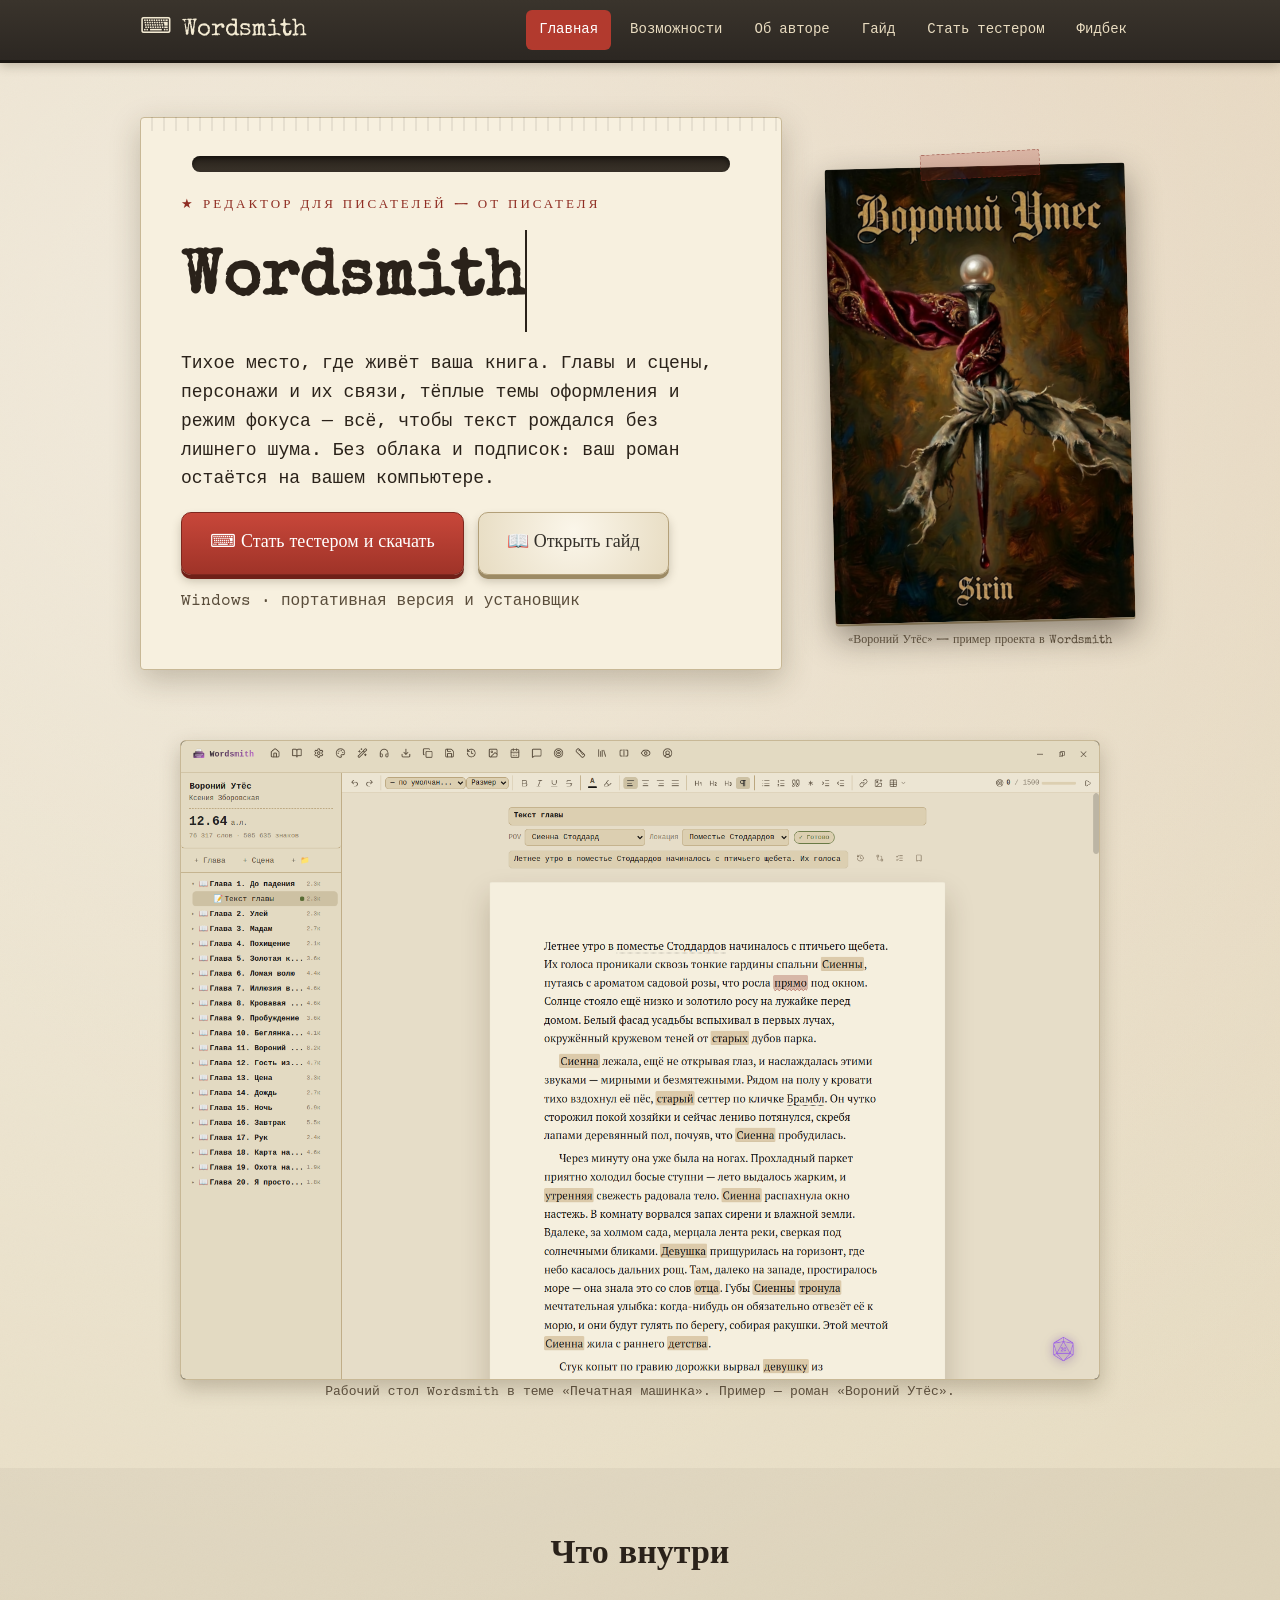
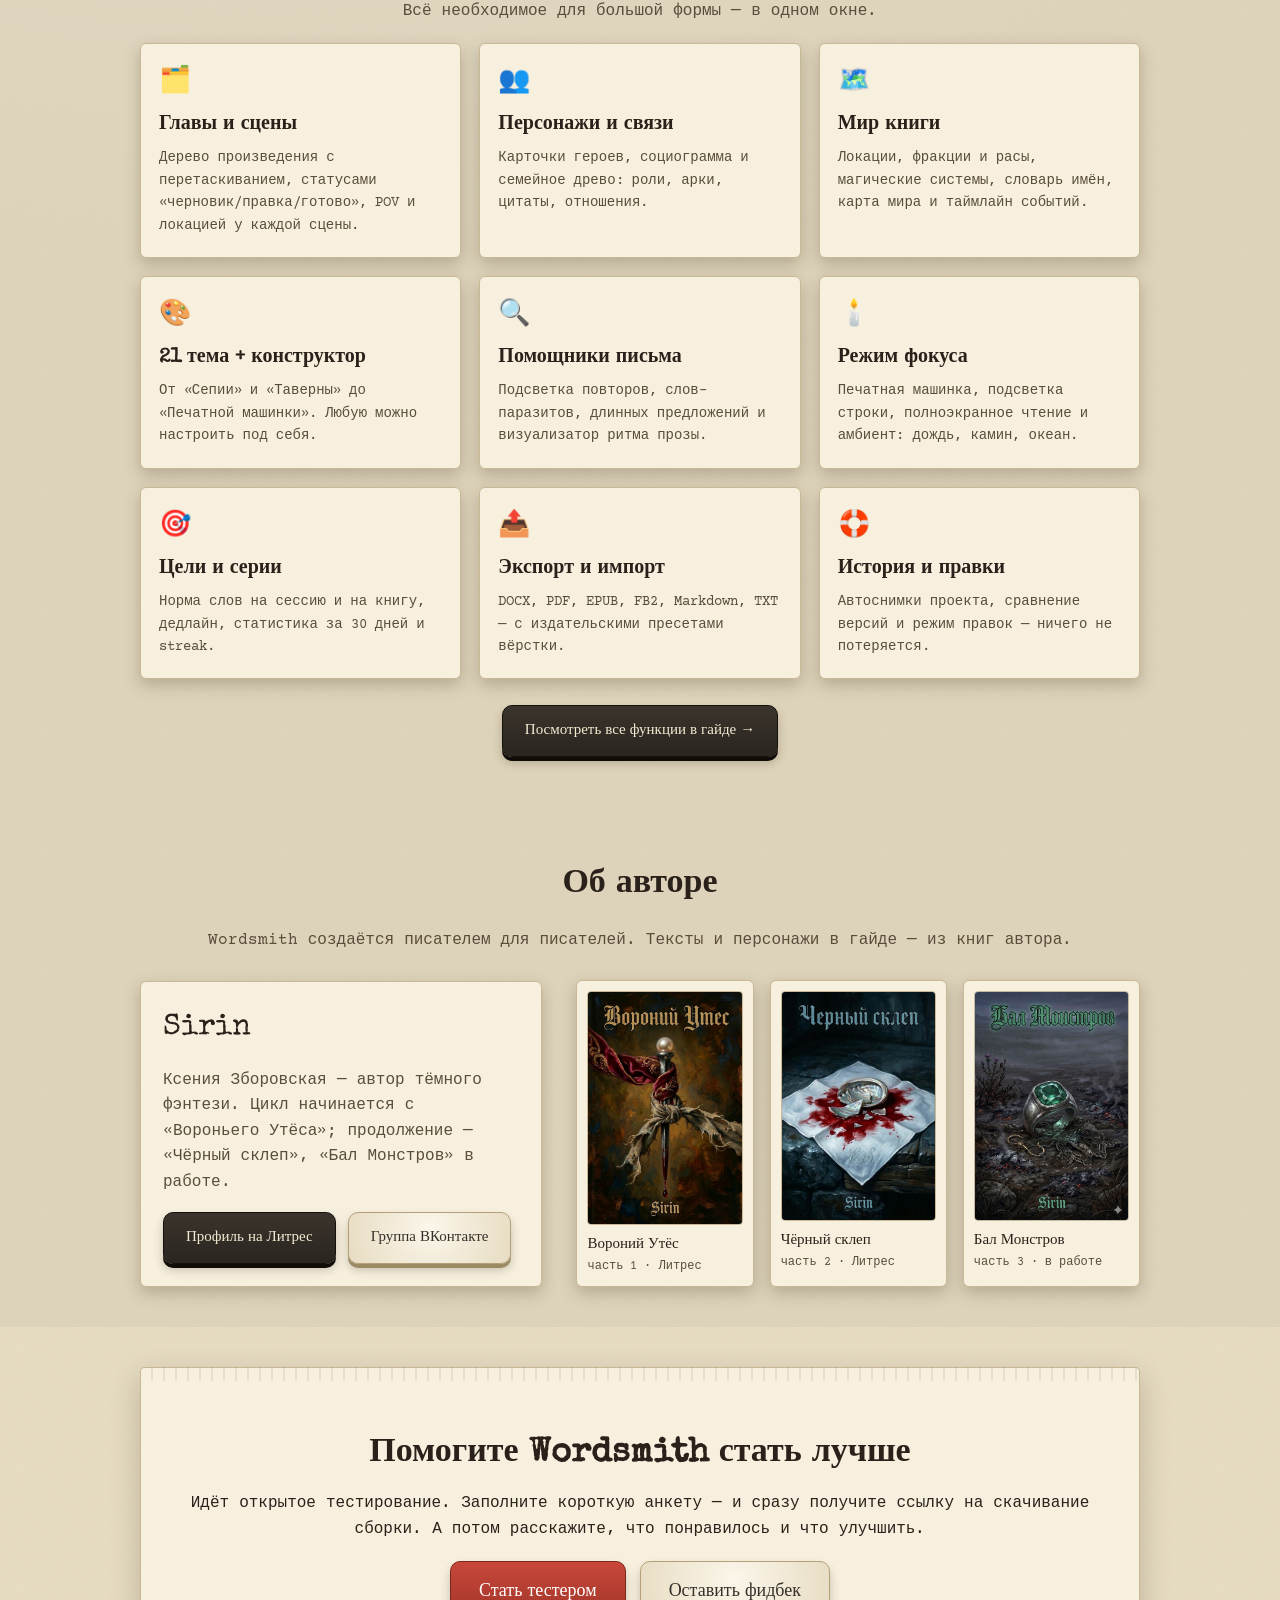
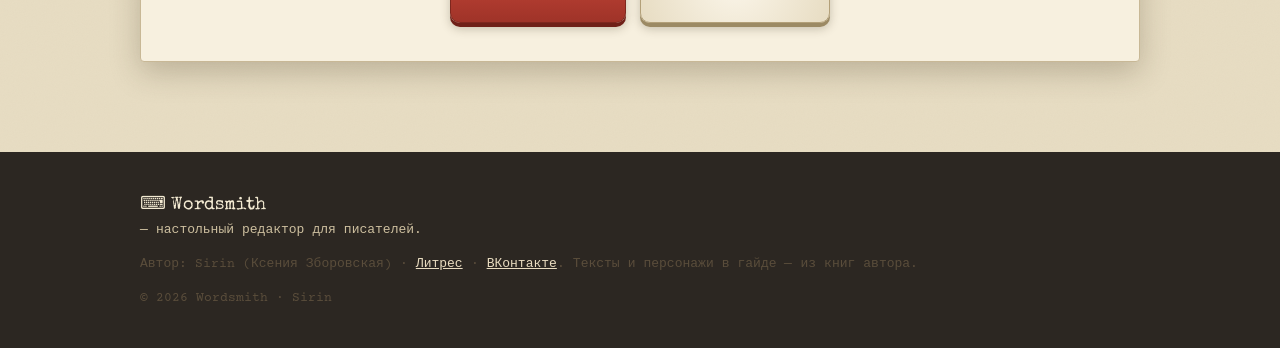
==== index.html @ 89175879 "Initial upload" ====
<!doctype html>
<html lang="ru">
<head>
<meta charset="utf-8">
<meta name="viewport" content="width=device-width,initial-scale=1">
<title>Wordsmith — тихое место, где живёт ваша книга</title>
<meta name="description" content="Wordsmith — настольный редактор для писателей: главы и сцены, персонажи и связи, темы оформления, режим фокуса и экспорт в DOCX/PDF/EPUB/FB2.">
<link rel="preconnect" href="https://fonts.googleapis.com">
<link rel="stylesheet" href="assets/style.css">
<link rel="icon" href="data:image/svg+xml,%3Csvg xmlns='http://www.w3.org/2000/svg' viewBox='0 0 100 100'%3E%3Ctext y='.9em' font-size='90'%3E⌨️%3C/text%3E%3C/svg%3E">
</head>
<body data-page="home">

<header class="topbar"><div class="wrap">
  <a class="brand" href="index.html"><span class="tw">⌨︎</span> Wordsmith</a>
  <nav class="nav">
    <a href="index.html" data-page="home">Главная</a>
    <a href="index.html#features" data-page="features">Возможности</a>
    <a href="index.html#author" data-page="author">Об авторе</a>
    <a href="guide.html" data-page="guide">Гайд</a>
    <a href="tester.html" data-page="tester">Стать тестером</a>
    <a href="feedback.html" data-page="feedback">Фидбек</a>
  </nav>
</div></header>

<section class="hero"><div class="wrap">
  <div class="hero-grid">
    <div class="sheet">
      <div class="platen" style="margin-bottom:24px"></div>
      <p class="tag">★ Редактор для писателей — от писателя</p>
      <h1><span class="typed" data-text="Wordsmith">Wordsmith</span></h1>
      <p class="lead">Тихое место, где живёт ваша книга. Главы и сцены, персонажи и их связи,
        тёплые темы оформления и режим фокуса — всё, чтобы текст рождался без лишнего шума.
        Без облака и подписок: ваш роман остаётся на вашем компьютере.</p>
      <div class="btn-row">
        <a class="btn red big" href="tester.html">⌨︎ Стать тестером и скачать</a>
        <a class="btn big" href="guide.html">📖 Открыть гайд</a>
      </div>
      <p class="muted" style="margin-top:14px">Windows · портативная версия и установщик</p>
    </div>
    <div class="cover-frame">
      <span class="cover-tape"></span>
      <img src="assets/cover.png" alt="Обложка романа «Вороний Утёс»">
    </div>
  </div>
</div></section>

<section class="section"><div class="wrap center">
  <div class="shot" style="max-width:920px;margin:0 auto">
    <img src="assets/guide/editor.png" alt="Главный экран Wordsmith с открытой книгой">
  </div>
  <p class="cap">Рабочий стол Wordsmith в теме «Печатная машинка». Пример — роман «Вороний Утёс».</p>
</div></section>

<section class="section alt" id="features"><div class="wrap">
  <h2 class="center">Что внутри</h2>
  <p class="center muted">Всё необходимое для большой формы — в одном окне.</p>
  <div class="grid">
    <div class="card"><div class="ic">🗂️</div><h3>Главы и сцены</h3><p>Дерево произведения с перетаскиванием, статусами «черновик/правка/готово», POV и локацией у каждой сцены.</p></div>
    <div class="card"><div class="ic">👥</div><h3>Персонажи и связи</h3><p>Карточки героев, социограмма и семейное древо: роли, арки, цитаты, отношения.</p></div>
    <div class="card"><div class="ic">🗺️</div><h3>Мир книги</h3><p>Локации, фракции и расы, магические системы, словарь имён, карта мира и таймлайн событий.</p></div>
    <div class="card"><div class="ic">🎨</div><h3>21 тема + конструктор</h3><p>От «Сепии» и «Таверны» до «Печатной машинки». Любую можно настроить под себя.</p></div>
    <div class="card"><div class="ic">🔍</div><h3>Помощники письма</h3><p>Подсветка повторов, слов-паразитов, длинных предложений и визуализатор ритма прозы.</p></div>
    <div class="card"><div class="ic">🕯️</div><h3>Режим фокуса</h3><p>Печатная машинка, подсветка строки, полноэкранное чтение и амбиент: дождь, камин, океан.</p></div>
    <div class="card"><div class="ic">🎯</div><h3>Цели и серии</h3><p>Норма слов на сессию и на книгу, дедлайн, статистика за 30 дней и streak.</p></div>
    <div class="card"><div class="ic">📤</div><h3>Экспорт и импорт</h3><p>DOCX, PDF, EPUB, FB2, Markdown, TXT — с издательскими пресетами вёрстки.</p></div>
    <div class="card"><div class="ic">🛟</div><h3>История и правки</h3><p>Автоснимки проекта, сравнение версий и режим правок — ничего не потеряется.</p></div>
  </div>
  <div class="center" style="margin-top:26px">
    <a class="btn dark" href="guide.html">Посмотреть все функции в гайде →</a>
  </div>
</div></div></section>

<section class="section alt" id="author"><div class="wrap">
  <h2 class="center">Об авторе</h2>
  <p class="center muted">Wordsmith создаётся писателем для писателей. Тексты и персонажи в гайде — из книг автора.</p>
  <div class="author-card">
    <div class="author-bio">
      <p class="author-name">Sirin</p>
      <p class="muted">Ксения Зборовская — автор тёмного фэнтези. Цикл начинается с «Вороньего Утёса»; продолжение — «Чёрный склеп», «Бал Монстров» в работе.</p>
      <div class="author-links">
        <a class="btn dark" href="https://www.litres.ru/author/33768736/" target="_blank" rel="noopener">Профиль на Литрес</a>
        <a class="btn" href="https://vk.com/sirin_voice" target="_blank" rel="noopener">Группа ВКонтакте</a>
      </div>
    </div>
    <div class="books">
      <a class="book" href="https://www.litres.ru/book/sirin/voroniy-utes-73560408/" target="_blank" rel="noopener">
        <img src="assets/book-voroniy.png" alt="Обложка книги «Вороний Утёс»">
        <span class="book-title">Вороний Утёс</span><span class="book-meta">часть 1 · Литрес</span>
      </a>
      <a class="book" href="https://www.litres.ru/book/sirin/chernyy-sklep-73853174/" target="_blank" rel="noopener">
        <img src="assets/book-sklep.png" alt="Обложка книги «Чёрный склеп»">
        <span class="book-title">Чёрный склеп</span><span class="book-meta">часть 2 · Литрес</span>
      </a>
      <div class="book book-soon">
        <img src="assets/book-bal.png" alt="Обложка книги «Бал Монстров»">
        <span class="book-title">Бал Монстров</span><span class="book-meta">часть 3 · в работе</span>
      </div>
    </div>
  </div>
</div></section>

<section class="section"><div class="wrap">
  <div class="sheet center">
    <h2>Помогите Wordsmith стать лучше</h2>
    <p class="lead" style="margin:0 auto">Идёт открытое тестирование. Заполните короткую анкету —
      и сразу получите ссылку на скачивание сборки. А потом расскажите, что понравилось и что улучшить.</p>
    <div class="btn-row" style="justify-content:center">
      <a class="btn red big" href="tester.html">Стать тестером</a>
      <a class="btn big" href="feedback.html">Оставить фидбек</a>
    </div>
  </div>
</div></section>

<footer><div class="wrap">
  <p><span class="brand" style="font-size:18px">⌨︎ Wordsmith</span> — настольный редактор для писателей.</p>
  <p class="muted">Автор: Sirin (Ксения Зборовская) ·
    <a href="https://www.litres.ru/author/33768736/" target="_blank" rel="noopener">Литрес</a> ·
    <a href="https://vk.com/sirin_voice" target="_blank" rel="noopener">ВКонтакте</a>.
    Тексты и персонажи в гайде — из книг автора.</p>
  <p class="muted">© 2026 Wordsmith · Sirin</p>
</div></footer>

<script src="assets/app.js"></script>
</body>
</html>
---- assets/style.css ----
@import url('https://fonts.googleapis.com/css2?family=Special+Elite&family=Courier+Prime:ital,wght@0,400;0,700;1,400&display=swap');

:root{
  --paper:#efe6d2;
  --paper-2:#f7f0df;
  --ink:#2a221a;
  --ink-soft:#5a4d3b;
  --ribbon:#b23a2e;
  --ribbon-d:#8f2d23;
  --line:#c8b896;
  --shadow:rgba(60,46,25,.25);
  --key:#34302a;
}
*{box-sizing:border-box}
html{scroll-behavior:smooth}
body{
  margin:0;
  font-family:'Courier Prime','Courier New',monospace;
  color:var(--ink);
  background:#e7dcc2;
  background-image:
    radial-gradient(circle at 20% 10%,rgba(255,255,255,.45),transparent 45%),
    radial-gradient(circle at 80% 0%,rgba(178,58,46,.06),transparent 40%),
    url("data:image/svg+xml,%3Csvg xmlns='http://www.w3.org/2000/svg' width='120' height='120'%3E%3Cfilter id='n'%3E%3CfeTurbulence type='fractalNoise' baseFrequency='0.9' numOctaves='2'/%3E%3CfeColorMatrix type='saturate' values='0'/%3E%3C/filter%3E%3Crect width='120' height='120' filter='url(%23n)' opacity='0.04'/%3E%3C/svg%3E");
  line-height:1.6;
}
.wrap{max-width:1040px;margin:0 auto;padding:0 20px}

h1,h2,h3,.brand{font-family:'Special Elite',cursive}
h1{font-size:clamp(34px,6vw,64px);letter-spacing:1px;margin:.2em 0}
h2{font-size:clamp(24px,3.4vw,34px);margin:.6em 0 .3em}
h3{font-size:20px;margin:.4em 0}
a{color:var(--ribbon-d)}
.muted{color:var(--ink-soft)}
.center{text-align:center}

.topbar{
  position:sticky;top:0;z-index:50;
  background:linear-gradient(#3a342c,#2c2722);
  border-bottom:3px solid #1c1813;
  box-shadow:0 3px 10px var(--shadow);
}
.topbar .wrap{display:flex;align-items:center;gap:14px;height:60px}
.brand{
  color:#f3ead2;font-size:24px;text-decoration:none;display:flex;align-items:center;gap:10px;
}
.brand .tw{font-size:22px}
.nav{margin-left:auto;display:flex;gap:6px;flex-wrap:wrap}
.nav a{
  color:#e9dcc0;text-decoration:none;font-size:14px;padding:8px 12px;border-radius:6px;
  border:1px solid transparent;
}
.nav a:hover{border-color:#5e5547;color:#fff}
.nav a.active{background:var(--ribbon);color:#fff}

.sheet{
  position:relative;background:var(--paper-2);
  border:1px solid var(--line);
  border-radius:4px;
  box-shadow:0 10px 30px var(--shadow);
  padding:38px 40px;
}
.sheet:before{
  content:"";position:absolute;left:0;right:0;top:-1px;height:14px;
  background:repeating-linear-gradient(90deg,transparent 0 10px,rgba(0,0,0,.07) 10px 12px);
  border-radius:4px 4px 0 0;
}
.platen{
  height:16px;background:linear-gradient(#262019,#3a332a);
  border-radius:10px;margin:0 auto;width:96%;
  box-shadow:inset 0 2px 4px rgba(0,0,0,.5);
}

.hero{padding:54px 0 30px}
.hero .tag{font-family:'Special Elite';color:var(--ribbon-d);letter-spacing:3px;text-transform:uppercase;font-size:13px}
.hero .lead{font-size:18px;max-width:60ch}
.typed{border-right:2px solid var(--ink);white-space:nowrap;overflow:hidden;display:inline-block;vertical-align:bottom}
.cursor-blink{animation:blink 1s steps(1) infinite}
@keyframes blink{50%{opacity:0}}

.hero-grid{display:grid;grid-template-columns:1fr 320px;gap:38px;align-items:center}
.hero-grid .sheet{margin:0}
.cover-frame{position:relative;justify-self:center}
.cover-frame img{
  display:block;width:300px;max-width:100%;border-radius:3px;
  box-shadow:0 14px 34px rgba(28,20,10,.45),0 2px 0 #b3a079;
  transform:rotate(-1.4deg);transition:transform .2s;
}
.cover-frame img:hover{transform:rotate(0deg) scale(1.02)}
.cover-frame:after{
  content:"«Вороний Утёс» — пример проекта в Wordsmith";
  position:absolute;left:50%;bottom:-30px;transform:translateX(-50%);
  white-space:nowrap;font-family:'Special Elite';font-size:12px;color:var(--ink-soft);
}
.cover-tape{
  position:absolute;top:-14px;left:50%;transform:translateX(-50%) rotate(-3deg);
  width:120px;height:26px;background:rgba(178,58,46,.22);
  border:1px dashed rgba(126,39,30,.5);border-radius:2px;z-index:2;
}

.btn{
  font-family:'Special Elite';font-size:15px;
  display:inline-flex;align-items:center;gap:9px;
  background:radial-gradient(circle at 50% 30%,#fbf6ea,#e7dcc2);
  color:var(--key);text-decoration:none;
  padding:13px 22px;border-radius:10px;
  border:1px solid #b3a079;
  box-shadow:0 4px 0 #9c8a64,0 6px 10px var(--shadow);
  cursor:pointer;transition:transform .05s,box-shadow .05s;
}
.btn:active{transform:translateY(3px);box-shadow:0 1px 0 #9c8a64}
.btn.red{background:linear-gradient(#c8473a,#9f3328);color:#fff;border-color:#7e271e;box-shadow:0 4px 0 #6f2018,0 6px 10px var(--shadow)}
.btn.dark{background:linear-gradient(#3a342c,#2a251f);color:#f3ead2;border-color:#15110c;box-shadow:0 4px 0 #100d09,0 6px 10px var(--shadow)}
.btn.big{font-size:18px;padding:16px 28px}
.btn-row{display:flex;gap:14px;flex-wrap:wrap;margin-top:18px}

.grid{display:grid;grid-template-columns:repeat(auto-fill,minmax(240px,1fr));gap:18px;margin-top:18px}
.card{
  background:var(--paper-2);border:1px solid var(--line);border-radius:6px;padding:18px 18px 20px;
  box-shadow:0 6px 16px var(--shadow);
}
.card .ic{font-size:26px}
.card h3{margin:.3em 0}
.card p{margin:.2em 0 0;font-size:14px;color:var(--ink-soft)}

.section{padding:40px 0}
.section.alt{background:rgba(58,52,44,.05)}
.divider{height:2px;border:0;border-top:2px dashed var(--line);margin:34px 0}

.form{display:grid;gap:16px;max-width:680px}
.field{display:grid;gap:6px}
.field label{font-family:'Special Elite';font-size:14px}
.field .hint{font-size:12px;color:var(--ink-soft)}
input,select,textarea{
  font-family:'Courier Prime',monospace;font-size:15px;color:var(--ink);
  background:#fffdf6;border:1px solid #bfae87;border-radius:4px;padding:11px 12px;width:100%;
}
input:focus,select,textarea:focus{outline:2px solid var(--ribbon);border-color:var(--ribbon)}
textarea{min-height:110px;resize:vertical}
.radios,.checks{display:flex;gap:18px;flex-wrap:wrap}
.radios label,.checks label{font-family:'Courier Prime';display:flex;align-items:center;gap:7px;font-size:14px}
.req{color:var(--ribbon)}
.note{background:#fff7df;border-left:4px solid var(--ribbon);padding:12px 14px;border-radius:4px;font-size:14px}

.stars{display:flex;flex-direction:row-reverse;gap:6px;justify-content:flex-start;font-size:30px}
.stars input{display:none}
.stars label{cursor:pointer;color:#cdbf9f;line-height:1}
.stars input:checked ~ label,.stars label:hover,.stars label:hover ~ label{color:var(--ribbon)}

.hidden{display:none}
.download-card{margin-top:26px;animation:rollin .5s ease}
@keyframes rollin{from{opacity:0;transform:translateY(-16px)}to{opacity:1}}
.stamp{display:inline-block;transform:rotate(-8deg);border:3px double var(--ribbon);color:var(--ribbon);
  font-family:'Special Elite';padding:6px 14px;border-radius:6px;letter-spacing:2px;text-transform:uppercase;font-size:14px}

.guide-toc{position:sticky;top:74px}
.guide-toc a{display:block;padding:5px 8px;border-radius:4px;text-decoration:none;color:var(--ink-soft);font-size:13px}
.guide-toc a:hover{background:rgba(58,52,44,.08);color:var(--ink)}
.guide-layout{display:grid;grid-template-columns:220px 1fr;gap:30px;align-items:start}
.shot{margin:14px 0 6px;border:1px solid var(--line);border-radius:6px;overflow:hidden;box-shadow:0 8px 20px var(--shadow);background:#000}
.shot img{display:block;width:100%}
.cap{font-size:13px;color:var(--ink-soft);margin:2px 0 26px}
.step{counter-increment:step;}
.feature{padding:14px 0 6px;border-top:2px dashed var(--line)}
.feature:first-of-type{border-top:0}
.quote-book{background:#fbf4e1;border-left:4px solid var(--line);font-style:italic;padding:10px 14px;margin:10px 0;color:#4a3f2e}
.chip{display:inline-block;background:#e3d8bd;border:1px solid var(--line);border-radius:20px;padding:2px 10px;font-size:12px;margin:2px 4px 2px 0}

.author-card{display:grid;grid-template-columns:1fr 1.4fr;gap:34px;align-items:center;margin-top:26px}
.author-bio{background:var(--paper-2);border:1px solid var(--line);border-radius:6px;padding:22px;box-shadow:0 6px 16px var(--shadow)}
.author-name{font-family:'Special Elite';font-size:30px;margin:0 0 6px}
.author-links{display:flex;gap:12px;flex-wrap:wrap;margin-top:16px}
.books{display:grid;grid-template-columns:repeat(3,1fr);gap:16px}
.book{display:flex;flex-direction:column;text-decoration:none;color:var(--ink);background:var(--paper-2);border:1px solid var(--line);border-radius:6px;padding:10px;box-shadow:0 6px 16px var(--shadow);transition:transform .15s ease,box-shadow .15s ease}
.book:hover{transform:translateY(-4px);box-shadow:0 12px 24px var(--shadow)}
.book img{display:block;width:100%;border-radius:4px;border:1px solid var(--line)}
.book-title{font-family:'Special Elite';font-size:15px;margin-top:8px}
.book-meta{font-size:12px;color:var(--ink-soft)}
.book-soon{cursor:default}
.book-soon img{filter:grayscale(.25)}

footer{background:#2c2722;color:#cdbf9f;margin-top:50px;padding:26px 0;font-size:13px}
footer a{color:#e9dcc0}

@media(max-width:760px){
  .guide-layout{grid-template-columns:1fr}
  .guide-toc{position:static}
  .sheet{padding:24px 20px}
  .hero-grid{grid-template-columns:1fr;gap:48px}
  .cover-frame{order:-1}
  .author-card{grid-template-columns:1fr}
}
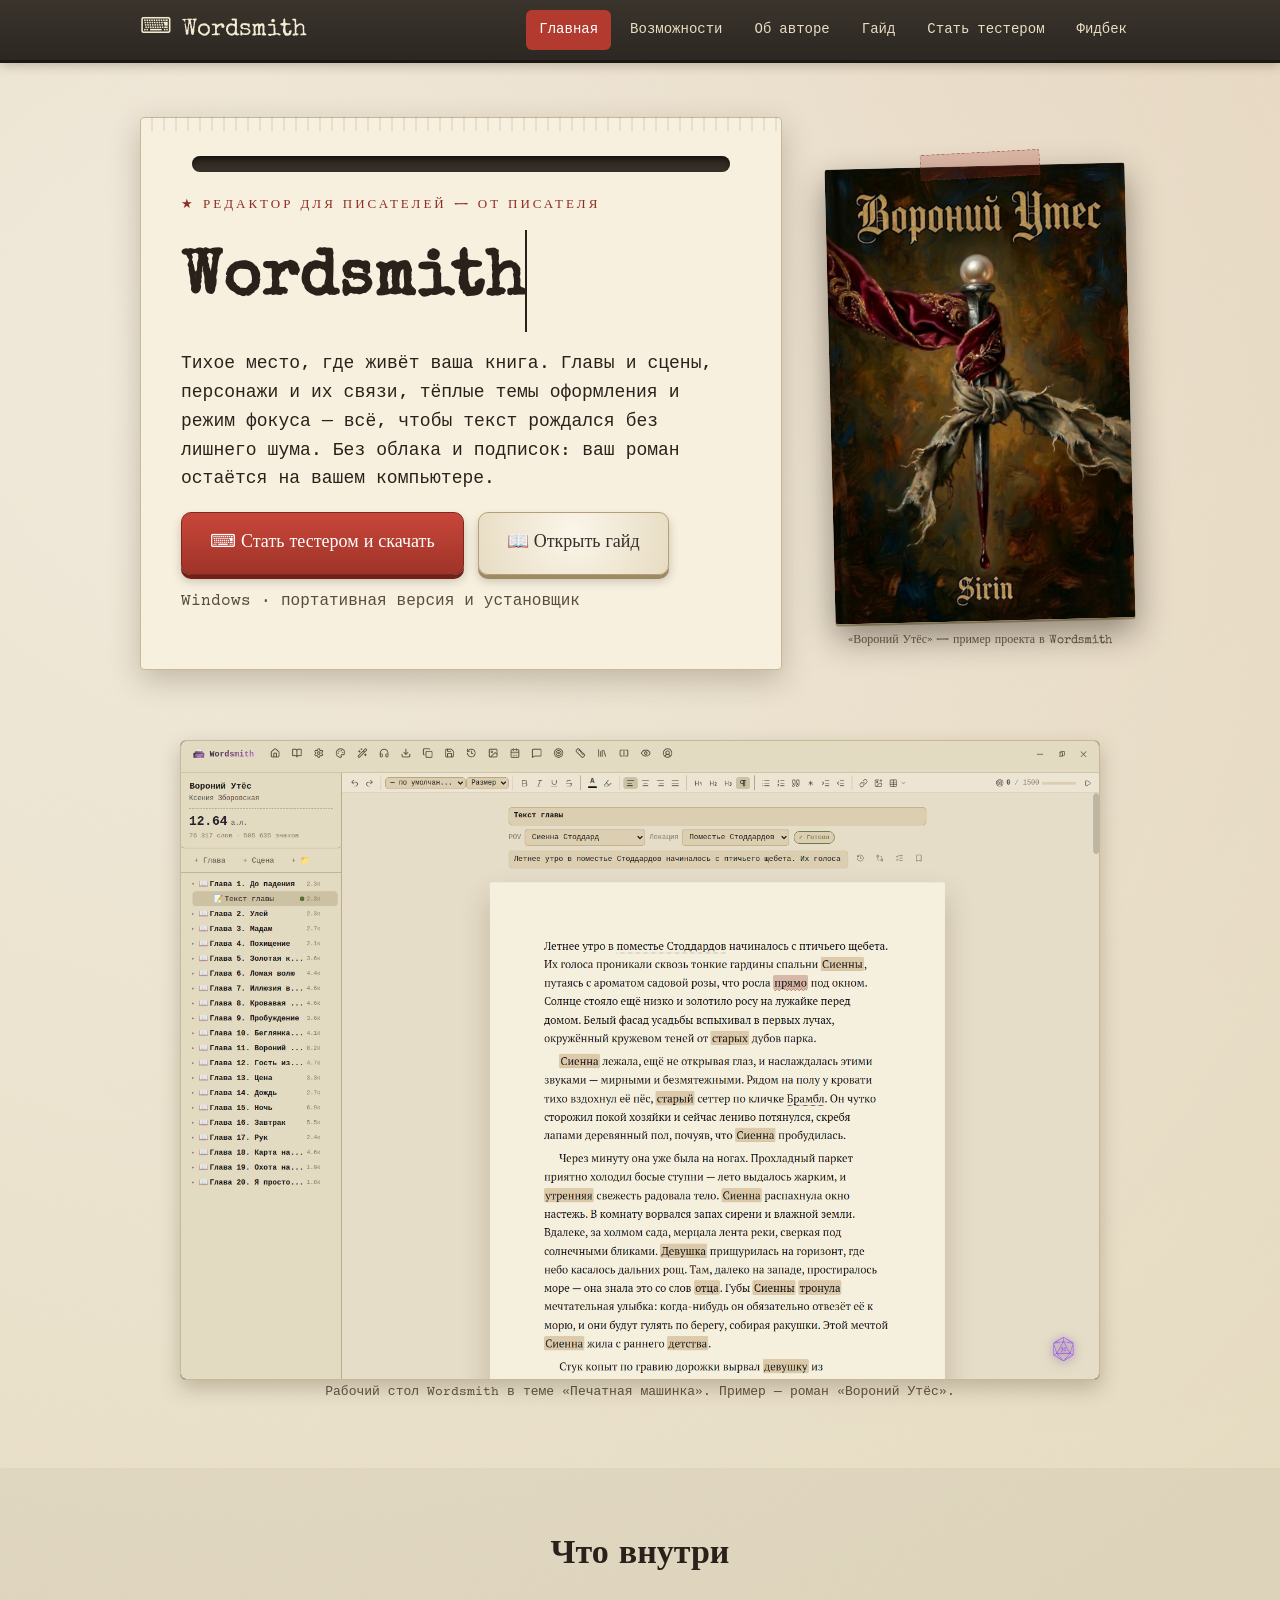
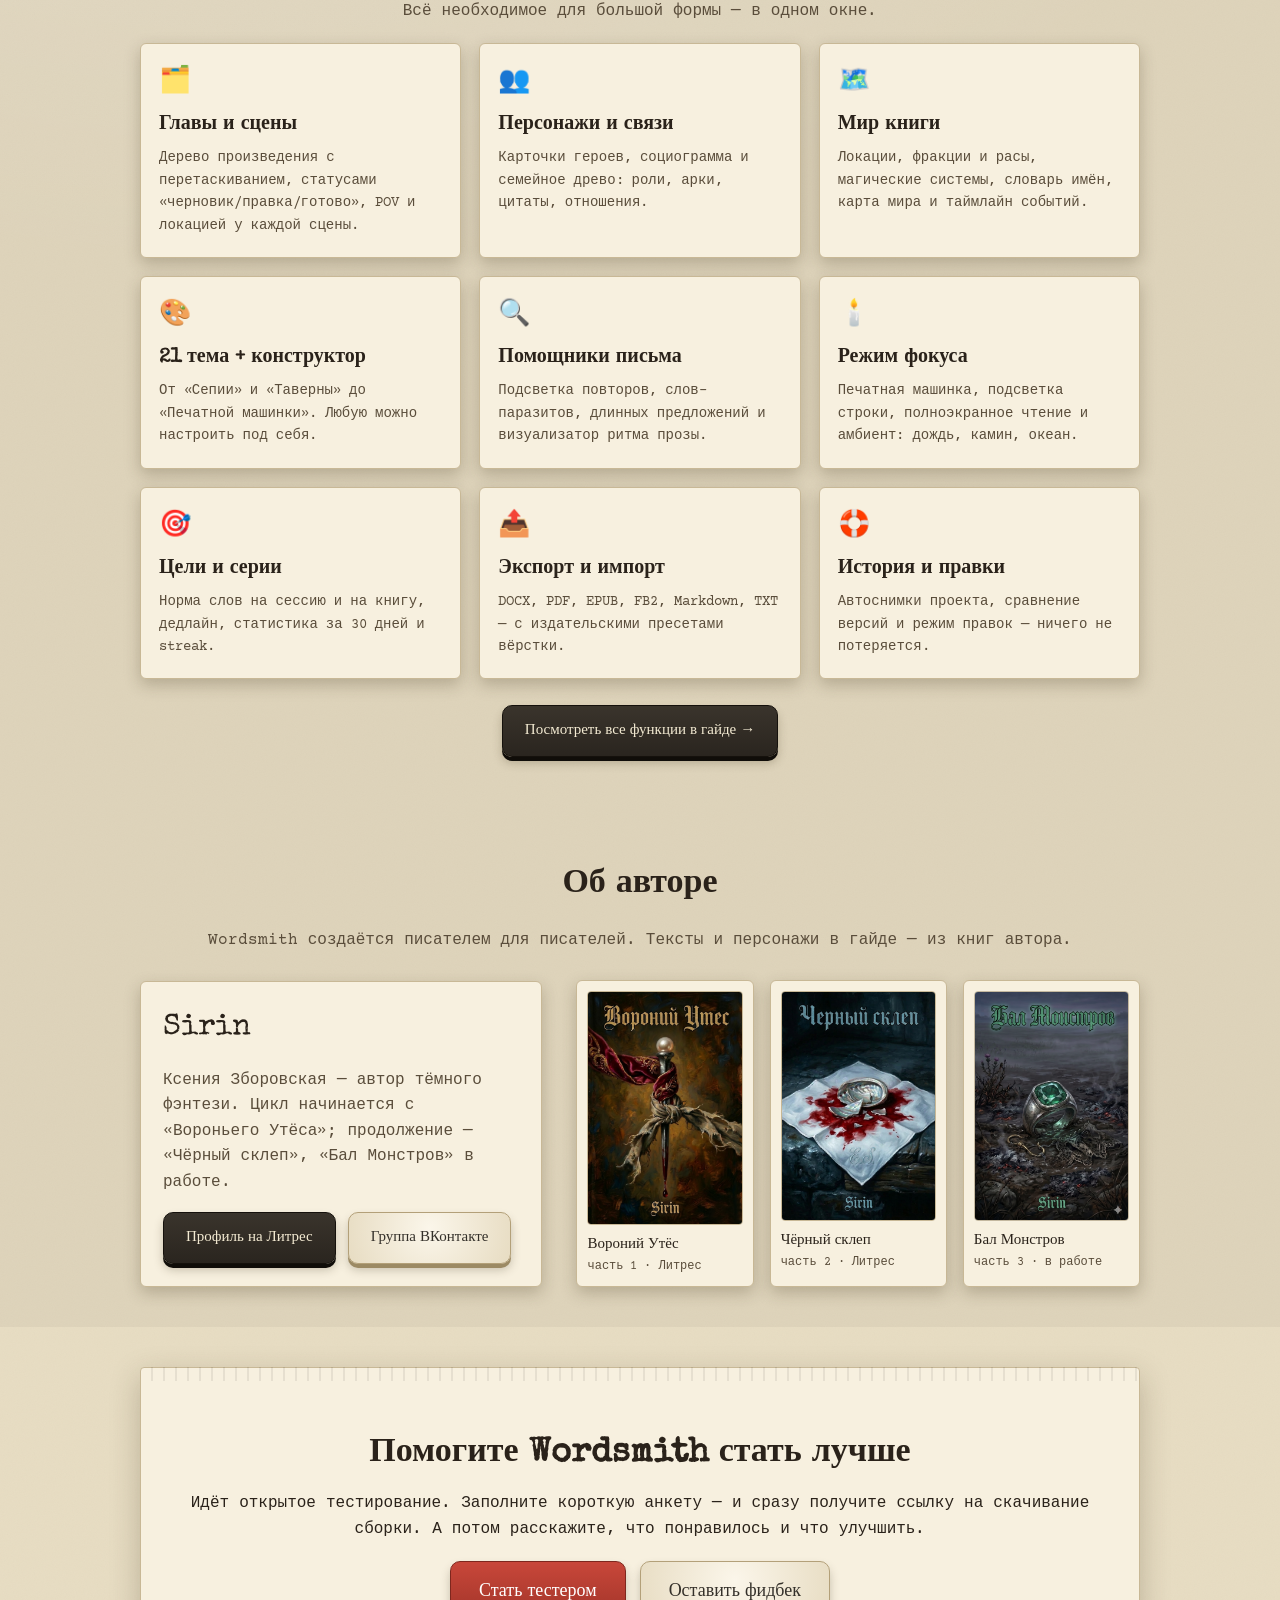
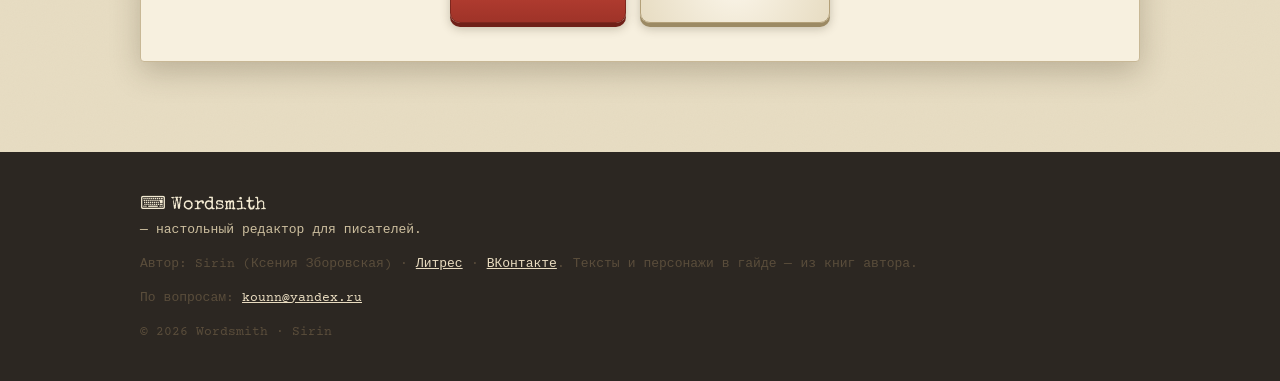
==== commit 3d5c5a76: "feat: add download links, connect forms to FormSubmit, add contact email - Set real Yandex.Disk down" ====
--- a/index.html
+++ b/index.html
@@ -118,6 +118,7 @@
     <a href="https://www.litres.ru/author/33768736/" target="_blank" rel="noopener">Литрес</a> ·
     <a href="https://vk.com/sirin_voice" target="_blank" rel="noopener">ВКонтакте</a>.
     Тексты и персонажи в гайде — из книг автора.</p>
+  <p class="muted">По вопросам: <a href="mailto:kounn@yandex.ru">kounn@yandex.ru</a></p>
   <p class="muted">© 2026 Wordsmith · Sirin</p>
 </div></footer>
 
